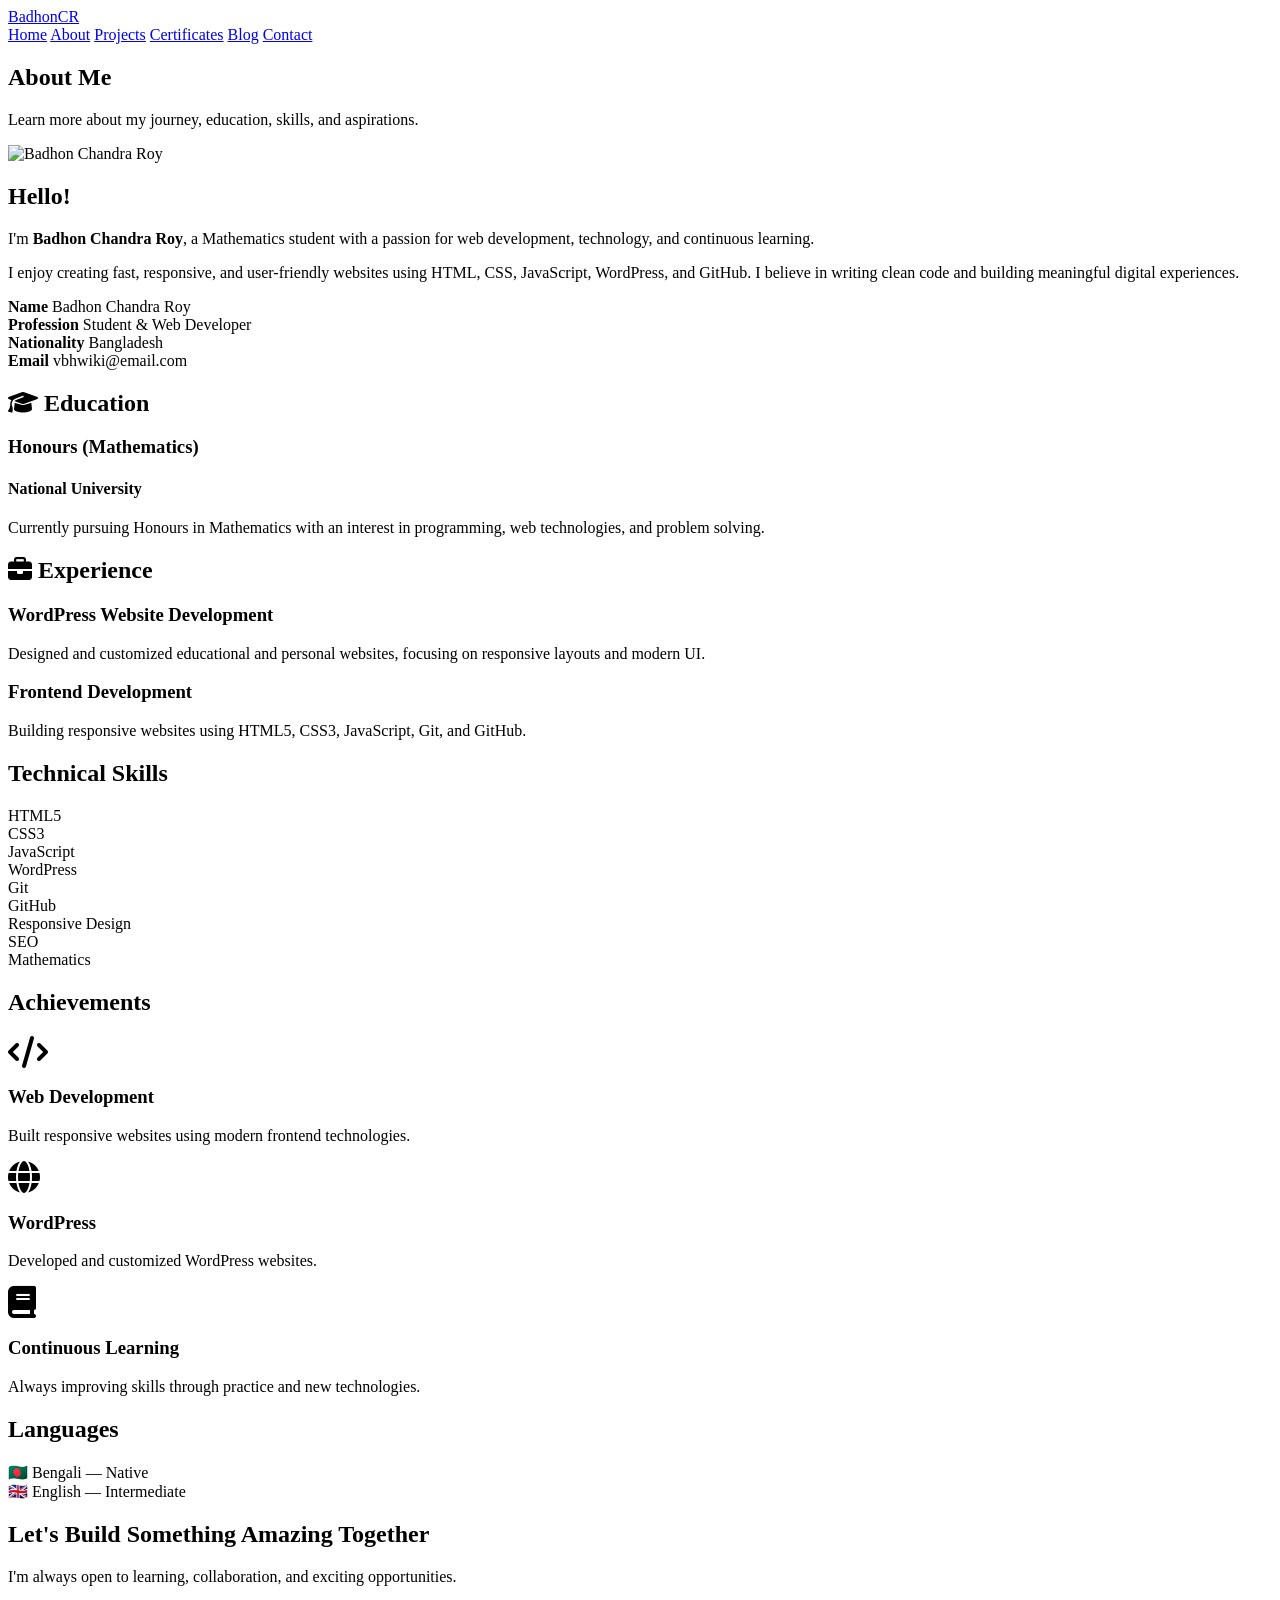
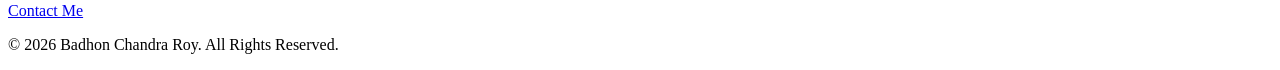
==== about.html @ c75b91e0 "Create about.html" ====
<!DOCTYPE html>
<html lang="en">

<head>
    <meta charset="UTF-8">
    <meta name="viewport" content="width=device-width, initial-scale=1.0">

    <title>About | Badhon Chandra Roy</title>

    <meta name="description"
        content="Learn more about Badhon Chandra Roy, a Mathematics student, Web Developer, and WordPress Designer.">

    <link rel="icon" href="images/favicon.png">

    <link rel="preconnect" href="https://fonts.googleapis.com">
    <link rel="preconnect" href="https://fonts.gstatic.com" crossorigin>

    <link href="https://fonts.googleapis.com/css2?family=Poppins:wght@300;400;500;600;700&display=swap"
        rel="stylesheet">

    <link rel="stylesheet"
        href="https://cdnjs.cloudflare.com/ajax/libs/font-awesome/6.7.1/css/all.min.css">

    <link rel="stylesheet"
        href="https://unpkg.com/aos@2.3.4/dist/aos.css">

    <link rel="stylesheet" href="css/style.css">
</head>

<body>

    <!-- Header -->

    <header>

        <div class="container">

            <a href="index.html" class="logo">Badhon<span>CR</span></a>

            <nav>

                <a href="index.html">Home</a>
                <a href="about.html" class="active">About</a>
                <a href="projects.html">Projects</a>
                <a href="certificates.html">Certificates</a>
                <a href="blog.html">Blog</a>
                <a href="contact.html">Contact</a>

            </nav>

        </div>

    </header>

    <!-- Page Title -->

    <section class="page-title">

        <div class="container">

            <h1 data-aos="fade-up">About Me</h1>

            <p data-aos="fade-up" data-aos-delay="150">
                Learn more about my journey, education, skills, and aspirations.
            </p>

        </div>

    </section>

    <!-- About -->

    <section class="container about-section">

        <div class="about-grid">

            <div class="about-image" data-aos="fade-right">

                <img src="images/profile.webp"
                    alt="Badhon Chandra Roy">

            </div>

            <div class="about-content" data-aos="fade-left">

                <h2>Hello!</h2>

                <p>

                    I'm <strong>Badhon Chandra Roy</strong>, a Mathematics student
                    with a passion for web development, technology,
                    and continuous learning.

                </p>

                <p>

                    I enjoy creating fast, responsive, and user-friendly websites
                    using HTML, CSS, JavaScript, WordPress, and GitHub.
                    I believe in writing clean code and building meaningful digital experiences.

                </p>

                <div class="info-grid">

                    <div>
                        <strong>Name</strong>
                        <span>Badhon Chandra Roy</span>
                    </div>

                    <div>
                        <strong>Profession</strong>
                        <span>Student & Web Developer</span>
                    </div>

                    <div>
                        <strong>Nationality</strong>
                        <span>Bangladesh</span>
                    </div>

                    <div>
                        <strong>Email</strong>
                        <span>vbhwiki@email.com</span>
                    </div>

                </div>

            </div>

        </div>

    </section>

    <!-- Education -->

    <section class="container">

        <h2 class="section-title" data-aos="fade-up">
            <i class="fas fa-graduation-cap"></i>
            Education
        </h2>

        <div class="timeline">

            <div class="timeline-item" data-aos="fade-up">

                <h3>Honours (Mathematics)</h3>

                <h4>National University</h4>

                <p>
                    Currently pursuing Honours in Mathematics with an interest
                    in programming, web technologies, and problem solving.
                </p>

            </div>

        </div>

    </section>

    <!-- Experience -->

    <section class="container">

        <h2 class="section-title" data-aos="fade-up">
            <i class="fas fa-briefcase"></i>
            Experience
        </h2>

        <div class="timeline">

            <div class="timeline-item" data-aos="fade-up">

                <h3>WordPress Website Development</h3>

                <p>
                    Designed and customized educational and personal websites,
                    focusing on responsive layouts and modern UI.
                </p>

            </div>

            <div class="timeline-item" data-aos="fade-up">

                <h3>Frontend Development</h3>

                <p>
                    Building responsive websites using HTML5, CSS3,
                    JavaScript, Git, and GitHub.
                </p>

            </div>

        </div>

    </section>

    <!-- Skills -->

    <section class="container">

        <h2 class="section-title" data-aos="fade-up">
            Technical Skills
        </h2>

        <div class="skills-grid">

            <div class="skill-card">HTML5</div>
            <div class="skill-card">CSS3</div>
            <div class="skill-card">JavaScript</div>
            <div class="skill-card">WordPress</div>
            <div class="skill-card">Git</div>
            <div class="skill-card">GitHub</div>
            <div class="skill-card">Responsive Design</div>
            <div class="skill-card">SEO</div>
            <div class="skill-card">Mathematics</div>

        </div>

    </section>

    <!-- Achievements -->

    <section class="container">

        <h2 class="section-title" data-aos="fade-up">
            Achievements
        </h2>

        <div class="cards">

            <div class="card" data-aos="zoom-in">

                <i class="fas fa-code fa-2x"></i>

                <h3>Web Development</h3>

                <p>
                    Built responsive websites using modern frontend technologies.
                </p>

            </div>

            <div class="card" data-aos="zoom-in">

                <i class="fas fa-globe fa-2x"></i>

                <h3>WordPress</h3>

                <p>
                    Developed and customized WordPress websites.
                </p>

            </div>

            <div class="card" data-aos="zoom-in">

                <i class="fas fa-book fa-2x"></i>

                <h3>Continuous Learning</h3>

                <p>
                    Always improving skills through practice and new technologies.
                </p>

            </div>

        </div>

    </section>

    <!-- Languages -->

    <section class="container">

        <h2 class="section-title" data-aos="fade-up">
            Languages
        </h2>

        <div class="cards">

            <div class="card">🇧🇩 Bengali — Native</div>

            <div class="card">🇬🇧 English — Intermediate</div>

        </div>

    </section>

    <!-- Call To Action -->

    <section class="cta">

        <div class="container" data-aos="zoom-in">

            <h2>Let's Build Something Amazing Together</h2>

            <p>
                I'm always open to learning, collaboration, and exciting opportunities.
            </p>

            <a href="contact.html" class="btn">
                Contact Me
            </a>

        </div>

    </section>

    <!-- Footer -->

    <footer>

        <div class="container">

            <p>
                © <span id="year"></span>
                Badhon Chandra Roy. All Rights Reserved.
            </p>

        </div>

    </footer>

    <script src="https://unpkg.com/aos@2.3.4/dist/aos.js"></script>

    <script>
        AOS.init({
            duration: 800,
            once: true
        });

        document.getElementById("year").textContent = new Date().getFullYear();
    </script>

</body>

</html>
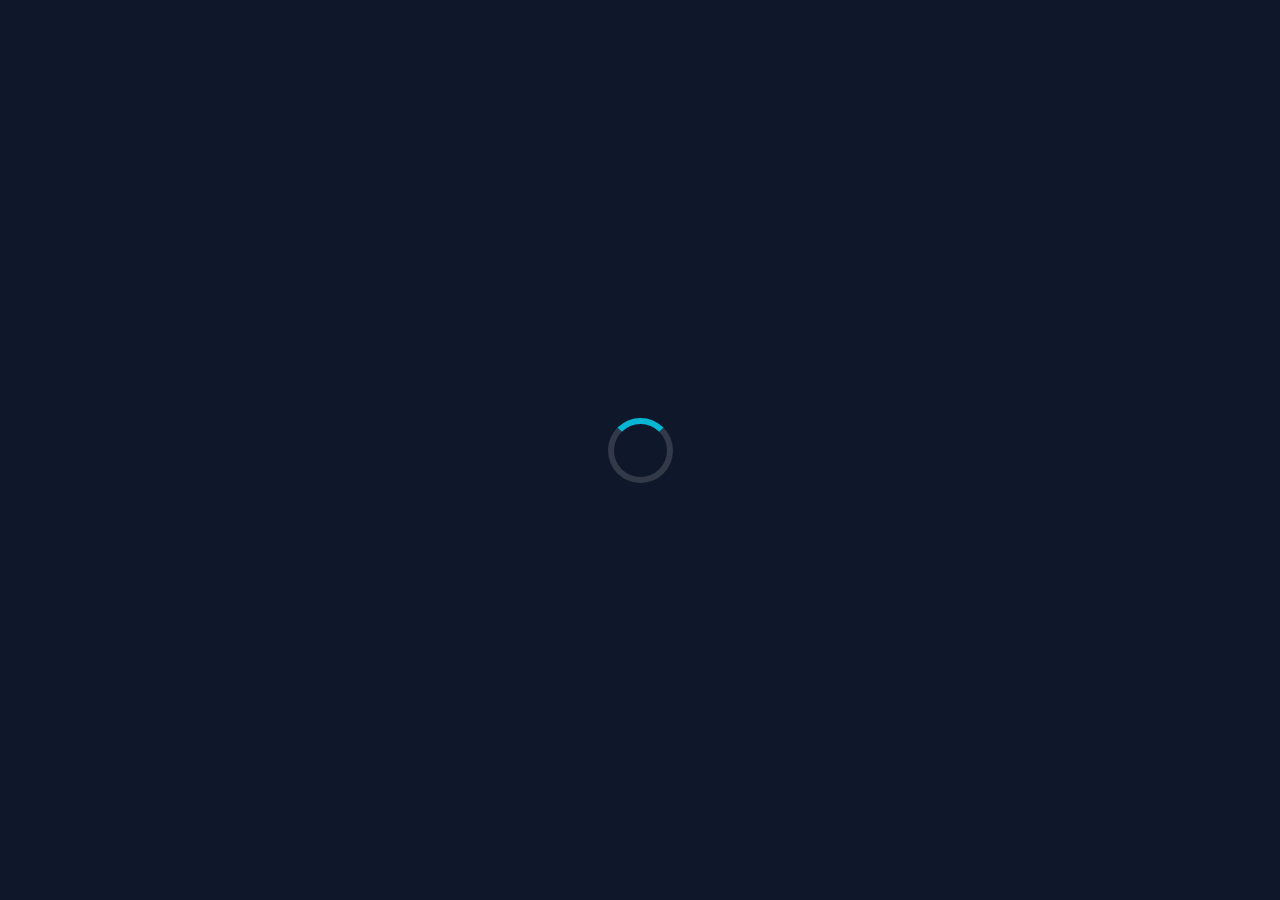
==== commit c60305c1: "Update about.html" ====
--- a/about.html
+++ b/about.html
@@ -2,338 +2,252 @@
 <html lang="en">
 
 <head>
+
+    <!-- ==========================================
+                    BASIC META
+    =========================================== -->
+
     <meta charset="UTF-8">
-    <meta name="viewport" content="width=device-width, initial-scale=1.0">
-
-    <title>About | Badhon Chandra Roy</title>
+
+    <meta name="viewport"
+        content="width=device-width, initial-scale=1.0">
+
+    <title>
+        About | Badhon Chandra Roy
+    </title>
 
     <meta name="description"
-        content="Learn more about Badhon Chandra Roy, a Mathematics student, Web Developer, and WordPress Designer.">
-
-    <link rel="icon" href="images/favicon.png">
-
-    <link rel="preconnect" href="https://fonts.googleapis.com">
-    <link rel="preconnect" href="https://fonts.gstatic.com" crossorigin>
-
-    <link href="https://fonts.googleapis.com/css2?family=Poppins:wght@300;400;500;600;700&display=swap"
+        content="Learn more about Badhon Chandra Roy, a Mathematics student, Web Developer and Programmer.">
+
+    <meta name="keywords"
+        content="Badhon Chandra Roy, About, Portfolio, Web Developer, GitHub, Mathematics">
+
+    <meta name="author"
+        content="Badhon Chandra Roy">
+
+    <!-- ==========================================
+                    FAVICON
+    =========================================== -->
+
+    <link rel="icon"
+        href="favicon.ico">
+
+    <!-- ==========================================
+                    BOOTSTRAP CSS
+    =========================================== -->
+
+    <link href="https://cdn.jsdelivr.net/npm/bootstrap@5.3.8/dist/css/bootstrap.min.css"
         rel="stylesheet">
 
-    <link rel="stylesheet"
-        href="https://cdnjs.cloudflare.com/ajax/libs/font-awesome/6.7.1/css/all.min.css">
+    <!-- Bootstrap Icons -->
+
+    <link rel="stylesheet"
+        href="https://cdn.jsdelivr.net/npm/bootstrap-icons@1.13.1/font/bootstrap-icons.min.css">
+
+    <!-- AOS Animation -->
 
     <link rel="stylesheet"
         href="https://unpkg.com/aos@2.3.4/dist/aos.css">
 
-    <link rel="stylesheet" href="css/style.css">
+    <!-- Custom CSS -->
+
+    <link rel="stylesheet"
+        href="css/style.css">
+
+    <link rel="stylesheet"
+        href="css/pages.css">
+
+    <link rel="stylesheet"
+        href="css/responsive.css">
+
 </head>
 
 <body>
 
-    <!-- Header -->
+    <!-- ==========================================
+                    PRELOADER
+    =========================================== -->
+
+    <div id="preloader">
+
+        <div class="loader"></div>
+
+    </div>
+
+    <!-- ==========================================
+                    HEADER
+    =========================================== -->
 
     <header>
 
-        <div class="container">
-
-            <a href="index.html" class="logo">Badhon<span>CR</span></a>
-
-            <nav>
-
-                <a href="index.html">Home</a>
-                <a href="about.html" class="active">About</a>
-                <a href="projects.html">Projects</a>
-                <a href="certificates.html">Certificates</a>
-                <a href="blog.html">Blog</a>
-                <a href="contact.html">Contact</a>
-
-            </nav>
+        <nav class="navbar navbar-expand-lg fixed-top">
+
+            <div class="container">
+
+                <!-- Logo -->
+
+                <a class="navbar-brand"
+                    href="index.html">
+
+                    Badhon<span>CR</span>
+
+                </a>
+
+                <!-- Mobile Menu -->
+
+                <button class="navbar-toggler"
+                    type="button"
+                    data-bs-toggle="collapse"
+                    data-bs-target="#navbar">
+
+                    <span class="navbar-toggler-icon"></span>
+
+                </button>
+
+                <!-- Navigation -->
+
+                <div class="collapse navbar-collapse"
+                    id="navbar">
+
+                    <ul class="navbar-nav ms-auto">
+
+                        <li class="nav-item">
+
+                            <a class="nav-link"
+                                href="index.html">
+
+                                Home
+
+                            </a>
+
+                        </li>
+
+                        <li class="nav-item">
+
+                            <a class="nav-link active"
+                                href="about.html">
+
+                                About
+
+                            </a>
+
+                        </li>
+
+                        <li class="nav-item">
+
+                            <a class="nav-link"
+                                href="skills.html">
+
+                                Skills
+
+                            </a>
+
+                        </li>
+
+                        <li class="nav-item">
+
+                            <a class="nav-link"
+                                href="projects.html">
+
+                                Projects
+
+                            </a>
+
+                        </li>
+
+                        <li class="nav-item">
+
+                            <a class="nav-link"
+                                href="services.html">
+
+                                Services
+
+                            </a>
+
+                        </li>
+
+                        <li class="nav-item">
+
+                            <a class="nav-link"
+                                href="certificates.html">
+
+                                Certificates
+
+                            </a>
+
+                        </li>
+
+                        <li class="nav-item">
+
+                            <a class="nav-link"
+                                href="gallery.html">
+
+                                Gallery
+
+                            </a>
+
+                        </li>
+
+                        <li class="nav-item">
+
+                            <a class="nav-link"
+                                href="blog.html">
+
+                                Blog
+
+                            </a>
+
+                        </li>
+
+                        <li class="nav-item">
+
+                            <a class="nav-link"
+                                href="contact.html">
+
+                                Contact
+
+                            </a>
+
+                        </li>
+
+                    </ul>
+
+                </div>
+
+            </div>
+
+        </nav>
+
+    </header>
+
+    <!-- ==========================================
+                    PAGE HEADER
+    =========================================== -->
+
+    <section class="page-header">
+
+        <div class="container text-center">
+
+            <h1 data-aos="fade-down">
+
+                About Me
+
+            </h1>
+
+            <p data-aos="fade-up">
+
+                Home
+                <i class="bi bi-chevron-right mx-2"></i>
+                About
+
+            </p>
 
         </div>
 
-    </header>
-
-    <!-- Page Title -->
-
-    <section class="page-title">
-
-        <div class="container">
-
-            <h1 data-aos="fade-up">About Me</h1>
-
-            <p data-aos="fade-up" data-aos-delay="150">
-                Learn more about my journey, education, skills, and aspirations.
-            </p>
-
-        </div>
-
     </section>
 
-    <!-- About -->
-
-    <section class="container about-section">
-
-        <div class="about-grid">
-
-            <div class="about-image" data-aos="fade-right">
-
-                <img src="images/profile.webp"
-                    alt="Badhon Chandra Roy">
-
-            </div>
-
-            <div class="about-content" data-aos="fade-left">
-
-                <h2>Hello!</h2>
-
-                <p>
-
-                    I'm <strong>Badhon Chandra Roy</strong>, a Mathematics student
-                    with a passion for web development, technology,
-                    and continuous learning.
-
-                </p>
-
-                <p>
-
-                    I enjoy creating fast, responsive, and user-friendly websites
-                    using HTML, CSS, JavaScript, WordPress, and GitHub.
-                    I believe in writing clean code and building meaningful digital experiences.
-
-                </p>
-
-                <div class="info-grid">
-
-                    <div>
-                        <strong>Name</strong>
-                        <span>Badhon Chandra Roy</span>
-                    </div>
-
-                    <div>
-                        <strong>Profession</strong>
-                        <span>Student & Web Developer</span>
-                    </div>
-
-                    <div>
-                        <strong>Nationality</strong>
-                        <span>Bangladesh</span>
-                    </div>
-
-                    <div>
-                        <strong>Email</strong>
-                        <span>vbhwiki@email.com</span>
-                    </div>
-
-                </div>
-
-            </div>
-
-        </div>
-
-    </section>
-
-    <!-- Education -->
-
-    <section class="container">
-
-        <h2 class="section-title" data-aos="fade-up">
-            <i class="fas fa-graduation-cap"></i>
-            Education
-        </h2>
-
-        <div class="timeline">
-
-            <div class="timeline-item" data-aos="fade-up">
-
-                <h3>Honours (Mathematics)</h3>
-
-                <h4>National University</h4>
-
-                <p>
-                    Currently pursuing Honours in Mathematics with an interest
-                    in programming, web technologies, and problem solving.
-                </p>
-
-            </div>
-
-        </div>
-
-    </section>
-
-    <!-- Experience -->
-
-    <section class="container">
-
-        <h2 class="section-title" data-aos="fade-up">
-            <i class="fas fa-briefcase"></i>
-            Experience
-        </h2>
-
-        <div class="timeline">
-
-            <div class="timeline-item" data-aos="fade-up">
-
-                <h3>WordPress Website Development</h3>
-
-                <p>
-                    Designed and customized educational and personal websites,
-                    focusing on responsive layouts and modern UI.
-                </p>
-
-            </div>
-
-            <div class="timeline-item" data-aos="fade-up">
-
-                <h3>Frontend Development</h3>
-
-                <p>
-                    Building responsive websites using HTML5, CSS3,
-                    JavaScript, Git, and GitHub.
-                </p>
-
-            </div>
-
-        </div>
-
-    </section>
-
-    <!-- Skills -->
-
-    <section class="container">
-
-        <h2 class="section-title" data-aos="fade-up">
-            Technical Skills
-        </h2>
-
-        <div class="skills-grid">
-
-            <div class="skill-card">HTML5</div>
-            <div class="skill-card">CSS3</div>
-            <div class="skill-card">JavaScript</div>
-            <div class="skill-card">WordPress</div>
-            <div class="skill-card">Git</div>
-            <div class="skill-card">GitHub</div>
-            <div class="skill-card">Responsive Design</div>
-            <div class="skill-card">SEO</div>
-            <div class="skill-card">Mathematics</div>
-
-        </div>
-
-    </section>
-
-    <!-- Achievements -->
-
-    <section class="container">
-
-        <h2 class="section-title" data-aos="fade-up">
-            Achievements
-        </h2>
-
-        <div class="cards">
-
-            <div class="card" data-aos="zoom-in">
-
-                <i class="fas fa-code fa-2x"></i>
-
-                <h3>Web Development</h3>
-
-                <p>
-                    Built responsive websites using modern frontend technologies.
-                </p>
-
-            </div>
-
-            <div class="card" data-aos="zoom-in">
-
-                <i class="fas fa-globe fa-2x"></i>
-
-                <h3>WordPress</h3>
-
-                <p>
-                    Developed and customized WordPress websites.
-                </p>
-
-            </div>
-
-            <div class="card" data-aos="zoom-in">
-
-                <i class="fas fa-book fa-2x"></i>
-
-                <h3>Continuous Learning</h3>
-
-                <p>
-                    Always improving skills through practice and new technologies.
-                </p>
-
-            </div>
-
-        </div>
-
-    </section>
-
-    <!-- Languages -->
-
-    <section class="container">
-
-        <h2 class="section-title" data-aos="fade-up">
-            Languages
-        </h2>
-
-        <div class="cards">
-
-            <div class="card">🇧🇩 Bengali — Native</div>
-
-            <div class="card">🇬🇧 English — Intermediate</div>
-
-        </div>
-
-    </section>
-
-    <!-- Call To Action -->
-
-    <section class="cta">
-
-        <div class="container" data-aos="zoom-in">
-
-            <h2>Let's Build Something Amazing Together</h2>
-
-            <p>
-                I'm always open to learning, collaboration, and exciting opportunities.
-            </p>
-
-            <a href="contact.html" class="btn">
-                Contact Me
-            </a>
-
-        </div>
-
-    </section>
-
-    <!-- Footer -->
-
-    <footer>
-
-        <div class="container">
-
-            <p>
-                © <span id="year"></span>
-                Badhon Chandra Roy. All Rights Reserved.
-            </p>
-
-        </div>
-
-    </footer>
-
-    <script src="https://unpkg.com/aos@2.3.4/dist/aos.js"></script>
-
-    <script>
-        AOS.init({
-            duration: 800,
-            once: true
-        });
-
-        document.getElementById("year").textContent = new Date().getFullYear();
-    </script>
-
-</body>
-
-</html>
+    <!-- ==========================================
+                    ABOUT CONTENT
+    =========================================== -->
+
+    <main>
--- a/css/style.css
+++ b/css/style.css
@@ -0,0 +1,557 @@
+/* =====================================================
+                    GOOGLE FONTS
+===================================================== */
+
+@import url('https://fonts.googleapis.com/css2?family=Poppins:wght@300;400;500;600;700;800&display=swap');
+
+/* =====================================================
+                    ROOT VARIABLES
+===================================================== */
+
+:root{
+
+    --primary:#2563eb;
+    --secondary:#3b82f6;
+    --accent:#06b6d4;
+
+    --dark:#0f172a;
+    --dark2:#1e293b;
+
+    --light:#ffffff;
+    --gray:#94a3b8;
+
+    --shadow:0 15px 40px rgba(0,0,0,.15);
+
+    --radius:16px;
+
+    --transition:.35s ease;
+
+}
+
+/* =====================================================
+                    RESET
+===================================================== */
+
+*{
+
+    margin:0;
+    padding:0;
+    box-sizing:border-box;
+
+}
+
+html{
+
+    scroll-behavior:smooth;
+
+}
+
+body{
+
+    font-family:'Poppins',sans-serif;
+
+    background:var(--dark);
+
+    color:var(--light);
+
+    overflow-x:hidden;
+
+    line-height:1.7;
+
+}
+
+/* =====================================================
+                    SCROLLBAR
+===================================================== */
+
+::-webkit-scrollbar{
+
+    width:10px;
+
+}
+
+::-webkit-scrollbar-track{
+
+    background:#111827;
+
+}
+
+::-webkit-scrollbar-thumb{
+
+    background:var(--primary);
+
+    border-radius:20px;
+
+}
+
+::-webkit-scrollbar-thumb:hover{
+
+    background:var(--accent);
+
+}
+
+/* =====================================================
+                    PRELOADER
+===================================================== */
+
+#preloader{
+
+    position:fixed;
+
+    inset:0;
+
+    background:#0f172a;
+
+    display:flex;
+
+    justify-content:center;
+
+    align-items:center;
+
+    z-index:99999;
+
+}
+
+.loader{
+
+    width:65px;
+
+    height:65px;
+
+    border:6px solid rgba(255,255,255,.15);
+
+    border-top:6px solid var(--accent);
+
+    border-radius:50%;
+
+    animation:spin 1s linear infinite;
+
+}
+
+@keyframes spin{
+
+    to{
+
+        transform:rotate(360deg);
+
+    }
+
+}
+
+/* =====================================================
+                    NAVBAR
+===================================================== */
+
+.navbar{
+
+    background:rgba(15,23,42,.85);
+
+    backdrop-filter:blur(18px);
+
+    transition:.4s;
+
+    padding:15px 0;
+
+}
+
+.navbar-brand{
+
+    color:white;
+
+    font-size:28px;
+
+    font-weight:700;
+
+}
+
+.navbar-brand span{
+
+    color:var(--accent);
+
+}
+
+.nav-link{
+
+    color:white;
+
+    margin-left:20px;
+
+    font-weight:500;
+
+    transition:.3s;
+
+}
+
+.nav-link:hover{
+
+    color:var(--accent);
+
+}
+
+.navbar-toggler{
+
+    border:none;
+
+}
+
+.navbar-toggler:focus{
+
+    box-shadow:none;
+
+}
+
+/* =====================================================
+                    HERO
+===================================================== */
+
+.hero{
+
+    min-height:100vh;
+
+    display:flex;
+
+    align-items:center;
+
+    background:
+    linear-gradient(rgba(15,23,42,.90),
+    rgba(15,23,42,.90)),
+    url("../assets/images/bg.jpg")
+    center/cover;
+
+    padding-top:100px;
+
+}
+
+.subtitle{
+
+    color:var(--accent);
+
+    font-size:18px;
+
+    margin-bottom:15px;
+
+}
+
+.hero h1{
+
+    font-size:60px;
+
+    font-weight:700;
+
+    margin-bottom:15px;
+
+}
+
+.hero h3{
+
+    color:#cbd5e1;
+
+    margin-bottom:20px;
+
+}
+
+.hero-text{
+
+    color:#cbd5e1;
+
+    max-width:600px;
+
+}
+
+/* =====================================================
+                    BUTTONS
+===================================================== */
+
+.hero-btn{
+
+    margin-top:35px;
+
+}
+
+.btn{
+
+    padding:13px 35px;
+
+    border-radius:50px;
+
+    transition:.35s;
+
+    font-weight:600;
+
+}
+
+.btn-primary{
+
+    background:var(--primary);
+
+    border:none;
+
+}
+
+.btn-primary:hover{
+
+    transform:translateY(-4px);
+
+    background:var(--secondary);
+
+}
+
+.btn-outline-light:hover{
+
+    transform:translateY(-4px);
+
+}
+
+/* =====================================================
+                    SOCIAL ICONS
+===================================================== */
+
+.social-icons{
+
+    margin-top:35px;
+
+}
+
+.social-icons a{
+
+    width:48px;
+
+    height:48px;
+
+    display:inline-flex;
+
+    justify-content:center;
+
+    align-items:center;
+
+    margin-right:12px;
+
+    border-radius:50%;
+
+    background:#1e293b;
+
+    color:white;
+
+    text-decoration:none;
+
+    transition:.35s;
+
+}
+
+.social-icons a:hover{
+
+    background:var(--primary);
+
+    transform:translateY(-6px);
+
+}
+
+/* =====================================================
+                    HERO IMAGE
+===================================================== */
+
+.hero-image{
+
+    width:420px;
+
+    max-width:100%;
+
+    border-radius:50%;
+
+    border:8px solid rgba(255,255,255,.15);
+
+    box-shadow:var(--shadow);
+
+    animation:float 4s ease-in-out infinite;
+
+}
+
+@keyframes float{
+
+    50%{
+
+        transform:translateY(-15px);
+
+    }
+
+}
+
+/* =====================================================
+                    SECTION
+===================================================== */
+
+.section{
+
+    padding:110px 0;
+
+}
+
+.section-title{
+
+    text-align:center;
+
+    margin-bottom:70px;
+
+}
+
+.section-title h2{
+
+    font-size:42px;
+
+    font-weight:700;
+
+    position:relative;
+
+    display:inline-block;
+
+}
+
+.section-title h2::after{
+
+    content:"";
+
+    position:absolute;
+
+    width:60%;
+
+    height:4px;
+
+    left:20%;
+
+    bottom:-15px;
+
+    background:var(--accent);
+
+}
+
+/* =====================================================
+                    FOOTER
+===================================================== */
+
+footer{
+
+    background:#020617;
+
+    text-align:center;
+
+    padding:35px 0;
+
+    color:#94a3b8;
+
+}
+
+/* =====================================================
+                    BACK TO TOP
+===================================================== */
+
+#topBtn{
+
+    position:fixed;
+
+    right:30px;
+
+    bottom:30px;
+
+    width:52px;
+
+    height:52px;
+
+    border:none;
+
+    border-radius:50%;
+
+    background:var(--primary);
+
+    color:white;
+
+    cursor:pointer;
+
+    display:none;
+
+    transition:.35s;
+
+    z-index:999;
+
+}
+
+#topBtn:hover{
+
+    transform:translateY(-5px);
+
+    background:var(--accent);
+
+}
+
+/* =====================================================
+                    RESPONSIVE
+===================================================== */
+
+@media(max-width:991px){
+
+.hero{
+
+text-align:center;
+
+padding-top:150px;
+
+}
+
+.hero h1{
+
+font-size:45px;
+
+}
+
+.hero-image{
+
+margin-top:60px;
+
+width:320px;
+
+}
+
+.nav-link{
+
+margin-left:0;
+
+padding:10px 0;
+
+}
+
+}
+
+@media(max-width:576px){
+
+.hero h1{
+
+font-size:36px;
+
+}
+
+.hero h3{
+
+font-size:22px;
+
+}
+
+.section-title h2{
+
+font-size:32px;
+
+}
+
+.hero-image{
+
+width:260px;
+
+}
+
+.btn{
+
+width:100%;
+
+margin-bottom:15px;
+
+}
+
+}
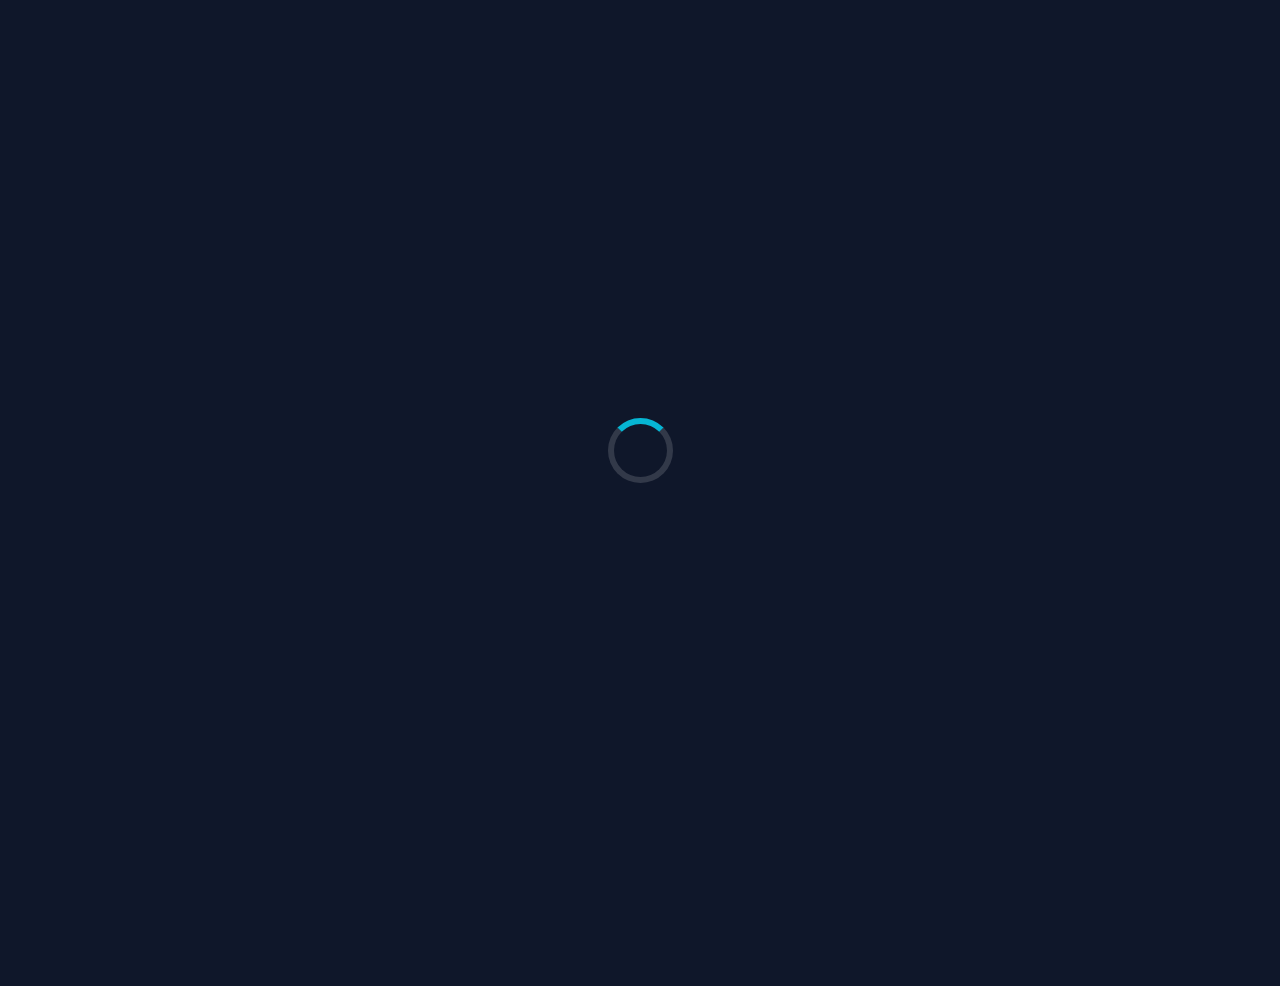
==== commit c1f79fc1: "Update about.html" ====
--- a/about.html
+++ b/about.html
@@ -251,3 +251,250 @@
     =========================================== -->
 
     <main>
+      <!-- ==========================================
+                    ABOUT SECTION
+    =========================================== -->
+
+    <section class="about-section py-5">
+
+        <div class="container">
+
+            <div class="row align-items-center g-5">
+
+                <!-- Profile Image -->
+
+                <div class="col-lg-5"
+                    data-aos="fade-right">
+
+                    <div class="about-image">
+
+                        <img src="assets/images/profile/profile.png"
+                            alt="Badhon Chandra Roy"
+                            class="img-fluid rounded-4 shadow-lg">
+
+                        <div class="experience-badge">
+
+                            <h3>
+
+                                2+
+
+                            </h3>
+
+                            <span>
+
+                                Years of Learning
+
+                            </span>
+
+                        </div>
+
+                    </div>
+
+                </div>
+
+                <!-- About Content -->
+
+                <div class="col-lg-7"
+                    data-aos="fade-left">
+
+                    <span class="section-tag">
+
+                        ABOUT ME
+
+                    </span>
+
+                    <h2 class="mt-3 mb-4">
+
+                        Badhon Chandra Roy
+
+                    </h2>
+
+                    <h5 class="text-info mb-4">
+
+                        Mathematics Student • Web Developer • Open Source Learner
+
+                    </h5>
+
+                    <p>
+
+                        I am a passionate Mathematics student with a strong interest
+                        in modern web development, user interface design, and
+                        open-source technologies. I enjoy creating clean,
+                        responsive, and user-friendly websites using modern
+                        development practices.
+
+                    </p>
+
+                    <p>
+
+                        I continuously improve my skills through hands-on projects,
+                        exploring new technologies, and contributing to GitHub.
+                        My goal is to build high-quality digital experiences that
+                        combine performance, accessibility, and elegant design.
+
+                    </p>
+
+                    <!-- Personal Information -->
+
+                    <div class="row mt-4">
+
+                        <div class="col-md-6 mb-3">
+
+                            <strong>
+
+                                Full Name
+
+                            </strong>
+
+                            <p>
+
+                                Badhon Chandra Roy
+
+                            </p>
+
+                        </div>
+
+                        <div class="col-md-6 mb-3">
+
+                            <strong>
+
+                                Country
+
+                            </strong>
+
+                            <p>
+
+                                Bangladesh
+
+                            </p>
+
+                        </div>
+
+                        <div class="col-md-6 mb-3">
+
+                            <strong>
+
+                                Degree
+
+                            </strong>
+
+                            <p>
+
+                                B.Sc. (Honours) in Mathematics
+
+                            </p>
+
+                        </div>
+
+                        <div class="col-md-6 mb-3">
+
+                            <strong>
+
+                                University
+
+                            </strong>
+
+                            <p>
+
+                                National University
+
+                            </p>
+
+                        </div>
+
+                        <div class="col-md-6 mb-3">
+
+                            <strong>
+
+                                Interests
+
+                            </strong>
+
+                            <p>
+
+                                Web Development, GitHub, UI Design
+
+                            </p>
+
+                        </div>
+
+                        <div class="col-md-6 mb-3">
+
+                            <strong>
+
+                                Languages
+
+                            </strong>
+
+                            <p>
+
+                                Bengali, English
+
+                            </p>
+
+                        </div>
+
+                    </div>
+
+                    <!-- Buttons -->
+
+                    <div class="mt-4 d-flex flex-wrap gap-3">
+
+                        <a href="assets/files/CV.pdf"
+                            class="btn btn-primary">
+
+                            <i class="bi bi-download me-2"></i>
+
+                            Download CV
+
+                        </a>
+
+                        <a href="contact.html"
+                            class="btn btn-outline-light">
+
+                            <i class="bi bi-envelope me-2"></i>
+
+                            Contact Me
+
+                        </a>
+
+                    </div>
+
+                    <!-- Social Links -->
+
+                    <div class="social-icons mt-4">
+
+                        <a href="#" aria-label="GitHub">
+
+                            <i class="bi bi-github"></i>
+
+                        </a>
+
+                        <a href="#" aria-label="LinkedIn">
+
+                            <i class="bi bi-linkedin"></i>
+
+                        </a>
+
+                        <a href="#" aria-label="Facebook">
+
+                            <i class="bi bi-facebook"></i>
+
+                        </a>
+
+                        <a href="#" aria-label="Email">
+
+                            <i class="bi bi-envelope-fill"></i>
+
+                        </a>
+
+                    </div>
+
+                </div>
+
+            </div>
+
+        </div>
+
+    </section>
+        
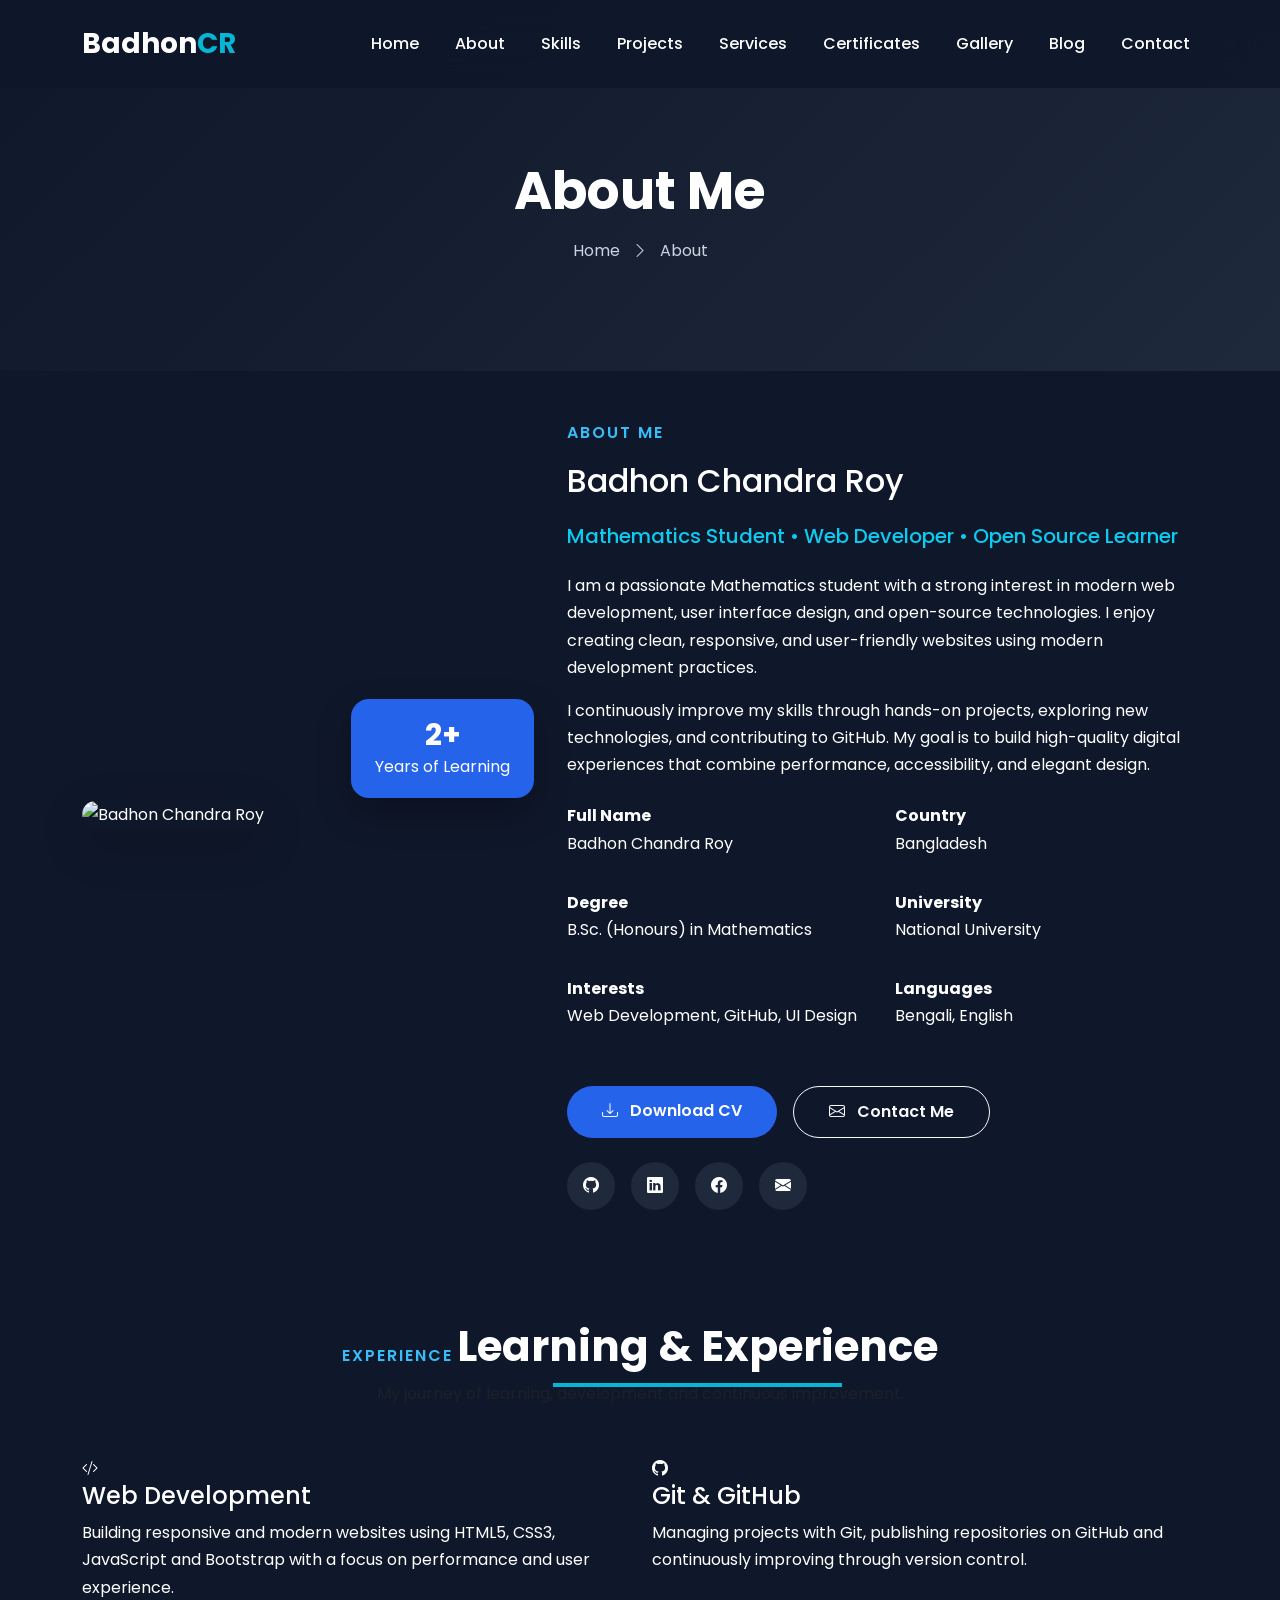
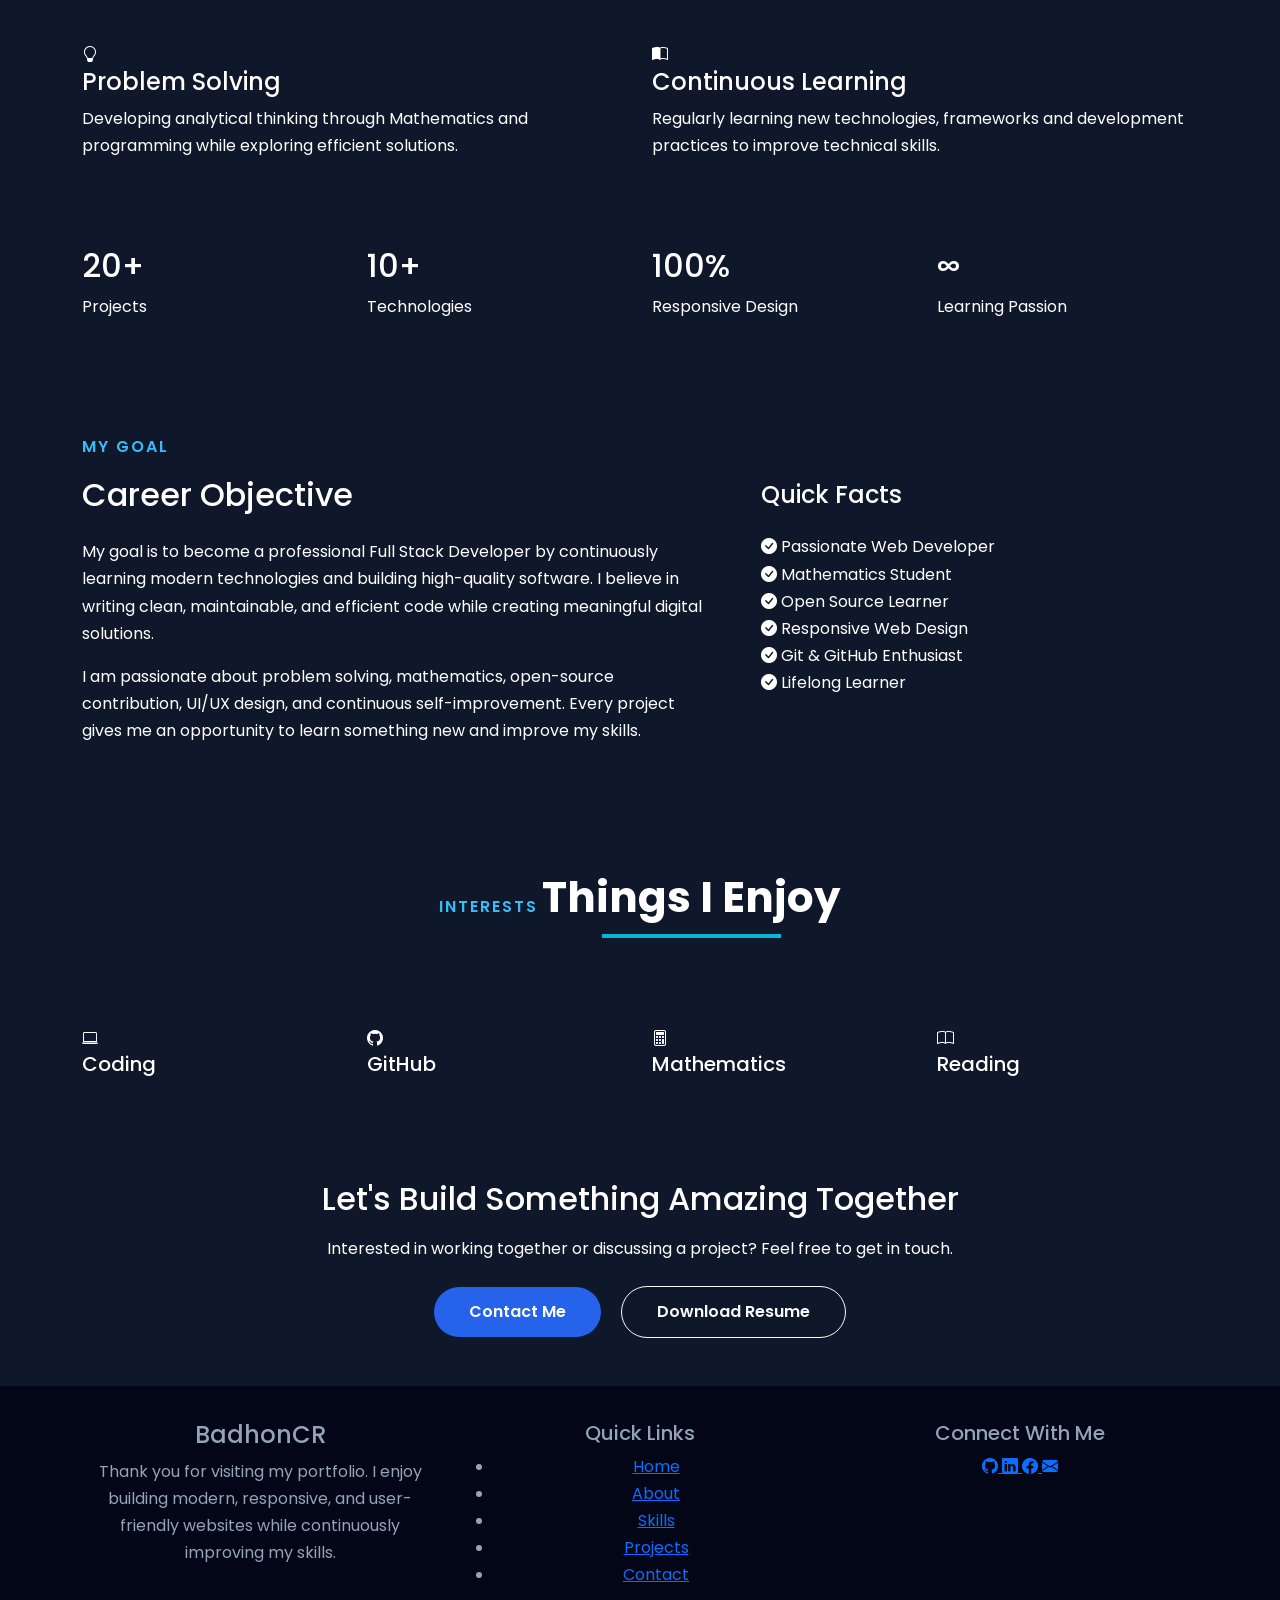
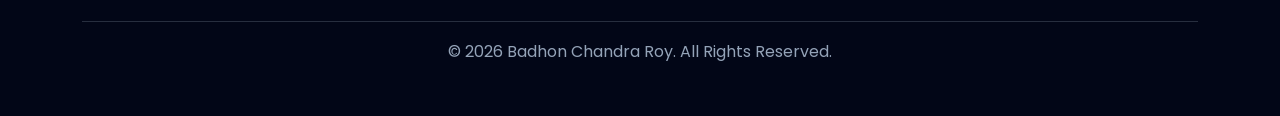
==== commit 66926e97: "Update about.html" ====
--- a/about.html
+++ b/about.html
@@ -497,4 +497,631 @@
         </div>
 
     </section>
-        
+    <!-- ==========================================
+                EXPERIENCE & ACHIEVEMENTS
+========================================== -->
+
+<section class="experience-section py-5">
+
+    <div class="container">
+
+        <div class="section-title text-center mb-5"
+            data-aos="fade-up">
+
+            <span class="section-tag">
+
+                EXPERIENCE
+
+            </span>
+
+            <h2 class="mt-3">
+
+                Learning & Experience
+
+            </h2>
+
+            <p class="text-muted">
+
+                My journey of learning, development and continuous improvement.
+
+            </p>
+
+        </div>
+
+        <div class="row g-4">
+
+            <!-- Experience -->
+
+            <div class="col-lg-6"
+                data-aos="fade-right">
+
+                <div class="glass-card">
+
+                    <div class="icon-box">
+
+                        <i class="bi bi-code-slash"></i>
+
+                    </div>
+
+                    <h4>
+
+                        Web Development
+
+                    </h4>
+
+                    <p>
+
+                        Building responsive and modern websites using
+                        HTML5, CSS3, JavaScript and Bootstrap with a
+                        focus on performance and user experience.
+
+                    </p>
+
+                </div>
+
+            </div>
+
+            <!-- GitHub -->
+
+            <div class="col-lg-6"
+                data-aos="fade-left">
+
+                <div class="glass-card">
+
+                    <div class="icon-box">
+
+                        <i class="bi bi-github"></i>
+
+                    </div>
+
+                    <h4>
+
+                        Git & GitHub
+
+                    </h4>
+
+                    <p>
+
+                        Managing projects with Git, publishing
+                        repositories on GitHub and continuously
+                        improving through version control.
+
+                    </p>
+
+                </div>
+
+            </div>
+
+            <!-- Problem Solving -->
+
+            <div class="col-lg-6"
+                data-aos="fade-right">
+
+                <div class="glass-card">
+
+                    <div class="icon-box">
+
+                        <i class="bi bi-lightbulb"></i>
+
+                    </div>
+
+                    <h4>
+
+                        Problem Solving
+
+                    </h4>
+
+                    <p>
+
+                        Developing analytical thinking through
+                        Mathematics and programming while exploring
+                        efficient solutions.
+
+                    </p>
+
+                </div>
+
+            </div>
+
+            <!-- Continuous Learning -->
+
+            <div class="col-lg-6"
+                data-aos="fade-left">
+
+                <div class="glass-card">
+
+                    <div class="icon-box">
+
+                        <i class="bi bi-book-half"></i>
+
+                    </div>
+
+                    <h4>
+
+                        Continuous Learning
+
+                    </h4>
+
+                    <p>
+
+                        Regularly learning new technologies,
+                        frameworks and development practices to
+                        improve technical skills.
+
+                    </p>
+
+                </div>
+
+            </div>
+
+        </div>
+
+        <!-- Statistics -->
+
+        <div class="row g-4 mt-5">
+
+            <div class="col-md-3 col-6">
+
+                <div class="counter-card">
+
+                    <h2>20+</h2>
+
+                    <p>Projects</p>
+
+                </div>
+
+            </div>
+
+            <div class="col-md-3 col-6">
+
+                <div class="counter-card">
+
+                    <h2>10+</h2>
+
+                    <p>Technologies</p>
+
+                </div>
+
+            </div>
+
+            <div class="col-md-3 col-6">
+
+                <div class="counter-card">
+
+                    <h2>100%</h2>
+
+                    <p>Responsive Design</p>
+
+                </div>
+
+            </div>
+
+            <div class="col-md-3 col-6">
+
+                <div class="counter-card">
+
+                    <h2>∞</h2>
+
+                    <p>Learning Passion</p>
+
+                </div>
+
+            </div>
+
+        </div>
+
+    </div>
+
+</section>
+
+<!-- ==========================================
+                CAREER OBJECTIVE
+========================================== -->
+
+<section class="career-section py-5">
+
+    <div class="container">
+
+        <div class="row g-5 align-items-center">
+
+            <!-- Career Objective -->
+
+            <div class="col-lg-7"
+                data-aos="fade-right">
+
+                <span class="section-tag">
+
+                    MY GOAL
+
+                </span>
+
+                <h2 class="mt-3 mb-4">
+
+                    Career Objective
+
+                </h2>
+
+                <p>
+
+                    My goal is to become a professional Full Stack
+                    Developer by continuously learning modern
+                    technologies and building high-quality software.
+                    I believe in writing clean, maintainable, and
+                    efficient code while creating meaningful digital
+                    solutions.
+
+                </p>
+
+                <p>
+
+                    I am passionate about problem solving,
+                    mathematics, open-source contribution,
+                    UI/UX design, and continuous self-improvement.
+                    Every project gives me an opportunity to learn
+                    something new and improve my skills.
+
+                </p>
+
+            </div>
+
+            <!-- Quick Facts -->
+
+            <div class="col-lg-5"
+                data-aos="fade-left">
+
+                <div class="quick-info">
+
+                    <h4>
+
+                        Quick Facts
+
+                    </h4>
+
+                    <ul class="list-unstyled mt-4">
+
+                        <li>
+
+                            <i class="bi bi-check-circle-fill"></i>
+
+                            Passionate Web Developer
+
+                        </li>
+
+                        <li>
+
+                            <i class="bi bi-check-circle-fill"></i>
+
+                            Mathematics Student
+
+                        </li>
+
+                        <li>
+
+                            <i class="bi bi-check-circle-fill"></i>
+
+                            Open Source Learner
+
+                        </li>
+
+                        <li>
+
+                            <i class="bi bi-check-circle-fill"></i>
+
+                            Responsive Web Design
+
+                        </li>
+
+                        <li>
+
+                            <i class="bi bi-check-circle-fill"></i>
+
+                            Git & GitHub Enthusiast
+
+                        </li>
+
+                        <li>
+
+                            <i class="bi bi-check-circle-fill"></i>
+
+                            Lifelong Learner
+
+                        </li>
+
+                    </ul>
+
+                </div>
+
+            </div>
+
+        </div>
+
+    </div>
+
+</section>
+
+<!-- ==========================================
+                INTERESTS
+========================================== -->
+
+<section class="interest-section py-5">
+
+    <div class="container">
+
+        <div class="section-title text-center">
+
+            <span class="section-tag">
+
+                INTERESTS
+
+            </span>
+
+            <h2 class="mt-3">
+
+                Things I Enjoy
+
+            </h2>
+
+        </div>
+
+        <div class="row g-4 mt-4">
+
+            <div class="col-md-3 col-6">
+
+                <div class="interest-card">
+
+                    <i class="bi bi-laptop"></i>
+
+                    <h5>
+
+                        Coding
+
+                    </h5>
+
+                </div>
+
+            </div>
+
+            <div class="col-md-3 col-6">
+
+                <div class="interest-card">
+
+                    <i class="bi bi-github"></i>
+
+                    <h5>
+
+                        GitHub
+
+                    </h5>
+
+                </div>
+
+            </div>
+
+            <div class="col-md-3 col-6">
+
+                <div class="interest-card">
+
+                    <i class="bi bi-calculator"></i>
+
+                    <h5>
+
+                        Mathematics
+
+                    </h5>
+
+                </div>
+
+            </div>
+
+            <div class="col-md-3 col-6">
+
+                <div class="interest-card">
+
+                    <i class="bi bi-book"></i>
+
+                    <h5>
+
+                        Reading
+
+                    </h5>
+
+                </div>
+
+            </div>
+
+        </div>
+
+    </div>
+
+</section>
+
+<!-- ==========================================
+                CALL TO ACTION
+========================================== -->
+
+<section class="about-cta py-5">
+
+    <div class="container">
+
+        <div class="cta-box text-center"
+            data-aos="zoom-in">
+
+            <h2>
+
+                Let's Build Something Amazing Together
+
+            </h2>
+
+            <p class="mt-3">
+
+                Interested in working together or discussing a project?
+                Feel free to get in touch.
+
+            </p>
+
+            <div class="mt-4">
+
+                <a href="contact.html"
+                    class="btn btn-primary me-3">
+
+                    Contact Me
+
+                </a>
+
+                <a href="assets/files/CV.pdf"
+                    class="btn btn-outline-light">
+
+                    Download Resume
+
+                </a>
+
+            </div>
+
+        </div>
+
+    </div>
+
+</section>
+
+            </main>
+
+    <!-- ==========================================
+                    FOOTER
+    =========================================== -->
+
+    <footer class="footer">
+
+        <div class="container">
+
+            <div class="row gy-5">
+
+                <!-- About -->
+
+                <div class="col-lg-4">
+
+                    <h4 class="footer-logo">
+
+                        Badhon<span>CR</span>
+
+                    </h4>
+
+                    <p>
+
+                        Thank you for visiting my portfolio.
+                        I enjoy building modern, responsive,
+                        and user-friendly websites while
+                        continuously improving my skills.
+
+                    </p>
+
+                </div>
+
+                <!-- Quick Links -->
+
+                <div class="col-lg-4">
+
+                    <h5>
+
+                        Quick Links
+
+                    </h5>
+
+                    <ul class="footer-links">
+
+                        <li><a href="index.html">Home</a></li>
+
+                        <li><a href="about.html">About</a></li>
+
+                        <li><a href="skills.html">Skills</a></li>
+
+                        <li><a href="projects.html">Projects</a></li>
+
+                        <li><a href="contact.html">Contact</a></li>
+
+                    </ul>
+
+                </div>
+
+                <!-- Social -->
+
+                <div class="col-lg-4">
+
+                    <h5>
+
+                        Connect With Me
+
+                    </h5>
+
+                    <div class="footer-social">
+
+                        <a href="#">
+
+                            <i class="bi bi-github"></i>
+
+                        </a>
+
+                        <a href="#">
+
+                            <i class="bi bi-linkedin"></i>
+
+                        </a>
+
+                        <a href="#">
+
+                            <i class="bi bi-facebook"></i>
+
+                        </a>
+
+                        <a href="#">
+
+                            <i class="bi bi-envelope-fill"></i>
+
+                        </a>
+
+                    </div>
+
+                </div>
+
+            </div>
+
+            <hr class="footer-line">
+
+            <div class="text-center">
+
+                <p class="copyright">
+
+                    © 2026 Badhon Chandra Roy.
+                    All Rights Reserved.
+
+                </p>
+
+            </div>
+
+        </div>
+
+    </footer>
+
+    <!-- ==========================================
+                    BACK TO TOP
+    =========================================== -->
+
+    <button id="topBtn"
+        title="Back to Top">
+
+        <i class="bi bi-arrow-up"></i>
+
+    </button>
+
+    <!-- ==========================================
+                    JAVASCRIPT
+    =========================================== -->
+
+    <script src="https://cdn.jsdelivr.net/npm/bootstrap@5.3.8/dist/js/bootstrap.bundle.min.js"></script>
+
+    <script src="https://unpkg.com/aos@2.3.4/dist/aos.js"></script>
+
+    <script src="js/script.js"></script>
+
+</body>
+
+</html>
--- a/css/style.css
+++ b/css/style.css
@@ -555,3 +555,92 @@
 }
 
 }
+/* ==========================================
+            ABOUT PAGE
+========================================== */
+
+.page-header{
+
+    padding:160px 0 90px;
+
+    background:linear-gradient(135deg,#0f172a,#1e293b);
+
+    text-align:center;
+
+}
+
+.page-header h1{
+
+    font-size:52px;
+
+    font-weight:700;
+
+}
+
+.page-header p{
+
+    color:#cbd5e1;
+
+    margin-top:15px;
+
+}
+
+.about-image{
+
+    position:relative;
+
+}
+
+.about-image img{
+
+    width:100%;
+
+    border-radius:20px;
+
+    box-shadow:0 20px 50px rgba(0,0,0,.25);
+
+}
+
+.experience-badge{
+
+    position:absolute;
+
+    right:-15px;
+
+    bottom:30px;
+
+    background:#2563eb;
+
+    color:#fff;
+
+    padding:18px 24px;
+
+    border-radius:18px;
+
+    text-align:center;
+
+    box-shadow:0 15px 35px rgba(0,0,0,.25);
+
+}
+
+.experience-badge h3{
+
+    margin:0;
+
+    font-size:30px;
+
+    font-weight:700;
+
+}
+
+.section-tag{
+
+    display:inline-block;
+
+    color:#38bdf8;
+
+    font-weight:600;
+
+    letter-spacing:2px;
+
+}
